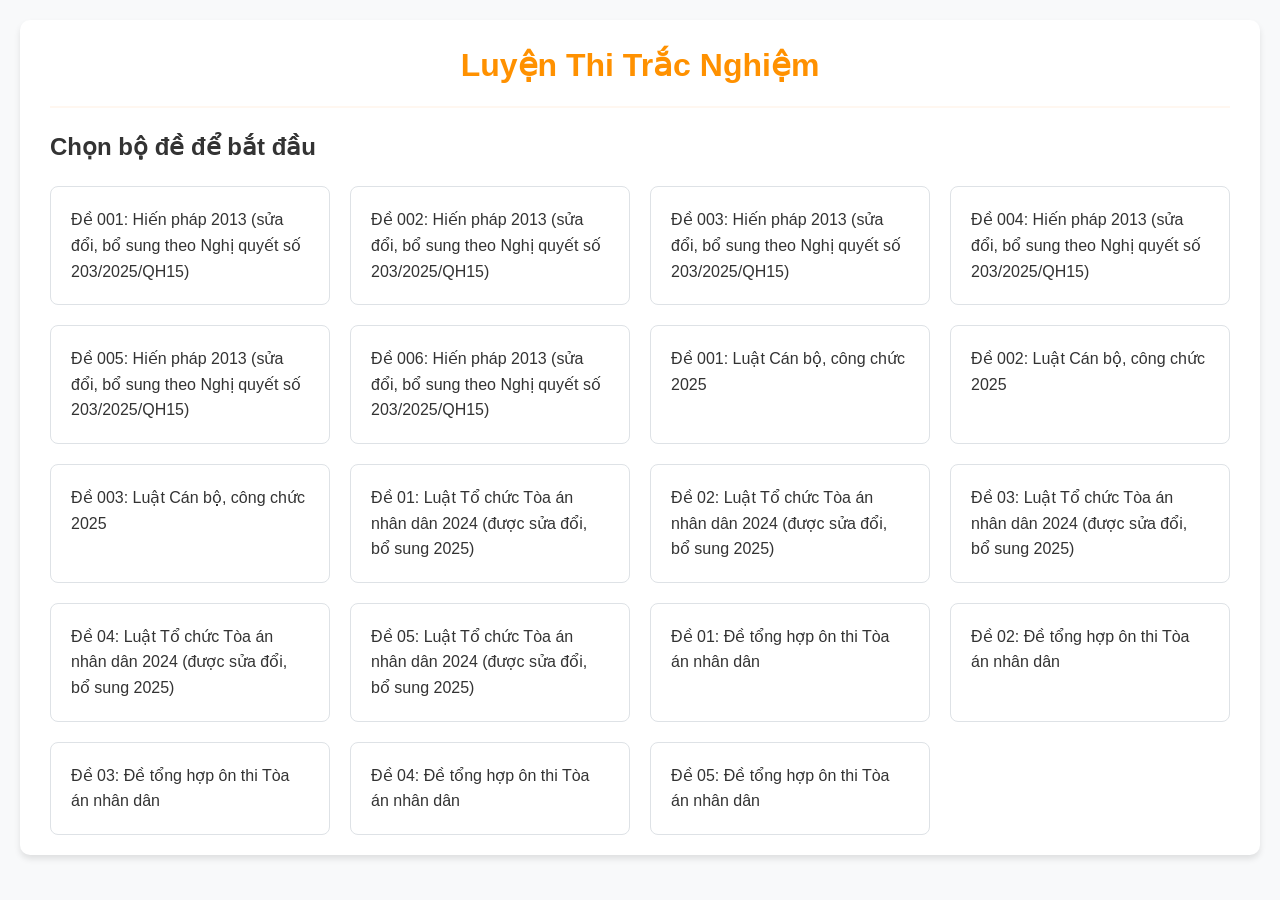
==== index.html @ f04ac3f6 "all" ====
<!DOCTYPE html>
<html lang="vi">
<head>
    <meta charset="UTF-8">
    <meta name="viewport" content="width=device-width, initial-scale=1.0">
    <title>Luyện Thi Trắc Nghiệm</title>
    <link rel="stylesheet" href="style.css">
</head>
<body>

    <div class="container">
        <header>
            <h1>Luyện Thi Trắc Nghiệm</h1>
            <!-- TIÊU ĐỀ BỘ ĐỀ SẼ NẰM Ở ĐÂY -->
            <h2 id="quiz-title" class="hidden"></h2> 
        </header>

        <main id="main-content">
            <!-- Màn hình chọn đề thi -->
            <div id="exam-selection-screen">
                <h2>Chọn bộ đề để bắt đầu</h2>
                <div id="exam-list">
                    <!-- Danh sách các đề thi sẽ được JS chèn vào đây -->
                </div>
            </div>

            <!-- Màn hình làm bài thi -->
            <div id="quiz-screen" class="hidden">
                <div class="quiz-layout">
                    <div class="navigation-panel">
                         <div class="question-map-container">
                            <h3>Bảng câu hỏi:</h3>
                            <div id="question-map"></div>
                        </div>
                        <div class="timer-container">
                            <span>Thời gian còn lại:</span>
                            <div id="timer">60:00</div>
                        </div>
                        <button id="submit-btn" class="submit-button">Nộp Bài</button>
                    </div>
                    <div class="quiz-body">
                        <div id="question-container">
                            <!-- Nội dung câu hỏi và đáp án sẽ được JS chèn vào đây -->
                        </div>
                        <div class="pagination">
                            <button id="prev-btn" disabled>Câu trước</button>
                            <span id="question-counter">Câu 1 / X</span>
                            <button id="next-btn">Câu tiếp</button>
                        </div>
                    </div>
                </div>
            </div>

            <!-- Màn hình kết quả -->
            <div id="result-screen" class="hidden">
                <h2>Kết quả bài thi</h2>
                <div id="score-summary"></div>
                <div id="result-details"></div>
                <button id="review-btn">Xem lại bài làm</button>
                <button id="restart-btn">Làm lại đề khác</button>
            </div>
        </main>
    </div>

    <script src="app.js"></script>
</body>
</html>
---- style.css ----
:root {
    --primary-color: #ff9100;
    --secondary-color: #fff7f0;
    --text-color: #333;
    --correct-color: #28a745;
    --incorrect-color: #dc3545;
    --light-gray: #f8f9fa;
    --border-color: #dee2e6;
}

body {
    font-family: -apple-system, BlinkMacSystemFont, 'Segoe UI', Roboto, Helvetica, Arial, sans-serif;
    line-height: 1.6;
    background-color: var(--light-gray);
    color: var(--text-color);
    margin: 0;
    padding: 20px;
}

.container {
    max-width: 1200px;
    min-height: 80vh; /* THAY ĐỔI MỚI: Đảm bảo container có chiều cao tối thiểu */
    margin: auto;
    background: #fff;
    padding: 20px 30px;
    border-radius: 10px;
    box-shadow: 0 4px 6px rgba(0,0,0,0.1);
}

header h1 {
    color: var(--primary-color);
    text-align: center;
    border-bottom: 2px solid var(--secondary-color);
    padding-bottom: 15px;
    margin-top: 0;
    margin-bottom: 10px; /* THAY ĐỔI MỚI */
}

/* THAY ĐỔI MỚI: Style cho tiêu đề bộ đề */
#quiz-title {
    text-align: center;
    color: var(--text-color);
    font-size: 1.5em;
    margin-bottom: 20px;
}


.hidden {
    display: none !important;
}

#exam-list {
    display: grid;
    grid-template-columns: repeat(auto-fill, minmax(280px, 1fr));
    gap: 20px;
    margin-top: 20px;
}

.exam-item {
    padding: 20px;
    border: 1px solid var(--border-color);
    border-radius: 8px;
    background-color: #fff;
    cursor: pointer;
    transition: transform 0.2s, box-shadow 0.2s;
    text-align: left;
    font-weight: 500;
}

.exam-item:hover {
    transform: translateY(-5px);
    box-shadow: 0 8px 16px rgba(0,0,0,0.1);
    border-color: var(--primary-color);
}

.quiz-layout {
    display: flex;
    flex-wrap: wrap;
    gap: 30px; /* THAY ĐỔI MỚI: Tăng khoảng cách */
}

.navigation-panel {
    flex: 1;
    min-width: 250px; /* THAY ĐỔI MỚI: Tăng chiều rộng tối thiểu */
    max-width: 300px;
    background-color: var(--light-gray);
    padding: 20px;
    border-radius: 8px;
    border: 1px solid var(--border-color);
    height: fit-content;
    order: 2;
}

.quiz-body {
    flex: 3;
    min-width: 300px;
    order: 1;
}

@media (min-width: 992px) {
    .navigation-panel { order: 2; }
    .quiz-body { order: 1; }
}

.question-map-container h3 {
    margin-top: 0;
    font-size: 1.1em;
    color: var(--primary-color);
}

#question-map {
    display: grid;
    grid-template-columns: repeat(auto-fill, minmax(40px, 1fr)); /* THAY ĐỔI MỚI */
    gap: 10px;
    max-height: 350px;
    overflow-y: auto;
    padding-right: 5px; /* THAY ĐỔI MỚI: Tránh thanh scroll che nút */
}

.question-map-btn {
    width: 40px;
    height: 40px;
    border: 1px solid #ccc;
    background: #fff;
    border-radius: 5px;
    cursor: pointer;
    transition: background-color 0.2s;
    font-weight: bold;
    color: var(--text-color);
    font-size: 1em;
    /* THAY ĐỔI MỚI: Thêm các dòng này để căn giữa */
    display: flex;
    align-items: center;
    justify-content: center;
    padding: 0; /* Xóa padding mặc định của button */
}

.question-map-btn:hover { background-color: #e9ecef; }
.question-map-btn.current {
    background-color: var(--primary-color);
    color: white;
    border-color: var(--primary-color);
}
.question-map-btn.answered {
    background-color: #d1ecf1;
    border-color: #0c5460;
    color: #0c5460;
}

/* THAY ĐỔI MỚI: Style cho đồng hồ */
.timer-container {
    margin-top: 20px;
    text-align: center;
    font-size: 1.1em;
}
#timer {
    font-size: 2em;
    font-weight: bold;
    color: var(--primary-color);
}

.submit-button {
    width: 100%;
    margin-top: 20px;
    padding: 12px;
    font-size: 1.1em;
    font-weight: bold;
}

/* THAY ĐỔI MỚI: Bỏ quiz-header vì đã đưa title ra ngoài */
.quiz-header { display: none; }

#question-container {
    min-height: 400px; /* THAY ĐỔI MỚI: Set chiều cao tối thiểu để khối không nhảy */
    border: 1px solid var(--border-color);
    padding: 20px;
    border-radius: 8px;
    background: #fff;
}

#question-container p {
    font-size: 1.15em; /* THAY ĐỔI MỚI */
    font-weight: 500;
    margin-top: 0; /* THAY ĐỔI MỚI */
    margin-bottom: 25px; /* THAY ĐỔI MỚI */
    line-height: 1.7; /* THAY ĐỔI MỚI */
}

.answer-options { list-style: none; padding: 0; }
.answer-option {
    margin-bottom: 12px; /* THAY ĐỔI MỚI */
    border: 1px solid var(--border-color);
    border-radius: 8px; /* THAY ĐỔI MỚI */
    cursor: pointer;
    transition: background-color 0.2s, border-color 0.2s;
    font-size: 1.05em; /* THAY ĐỔI MỚI */
}
.answer-option label {
    display: flex;
    align-items: flex-start;
    padding: 15px;
    cursor: pointer;
}
.answer-option input { margin-right: 15px; margin-top: 5px; }
.answer-option:hover { background: var(--secondary-color); }
.answer-option.selected {
    border-color: var(--primary-color);
    background: var(--secondary-color);
}
.answer-option.correct {
    border-color: var(--correct-color);
    background-color: #d4edda;
    font-weight: bold;
}
.answer-option.incorrect {
    border-color: var(--incorrect-color);
    background-color: #f8d7da;
}

.pagination {
    display: flex;
    justify-content: space-between;
    align-items: center;
    margin-top: 20px;
}

button {
    padding: 10px 20px;
    border: none;
    background: var(--primary-color);
    color: white;
    border-radius: 5px;
    cursor: pointer;
    font-weight: bold;
}
button:disabled { background: #ccc; cursor: not-allowed; }
#restart-btn { background-color: #6c757d; }

#score-summary {
    text-align: center;
    font-size: 1.2em;
    padding: 20px;
    background: var(--secondary-color);
    border-radius: 8px;
    margin-bottom: 20px;
}
#result-details .question-review {
    margin-bottom: 20px;
    padding-bottom: 20px;
    border-bottom: 1px solid #eee;
}
.explanation {
    margin-top: 15px;
    padding: 12px;
    background-color: #f0f0f0;
    border-left: 4px solid #6c757d;
    border-radius: 4px;
    font-size: 0.95em;
}
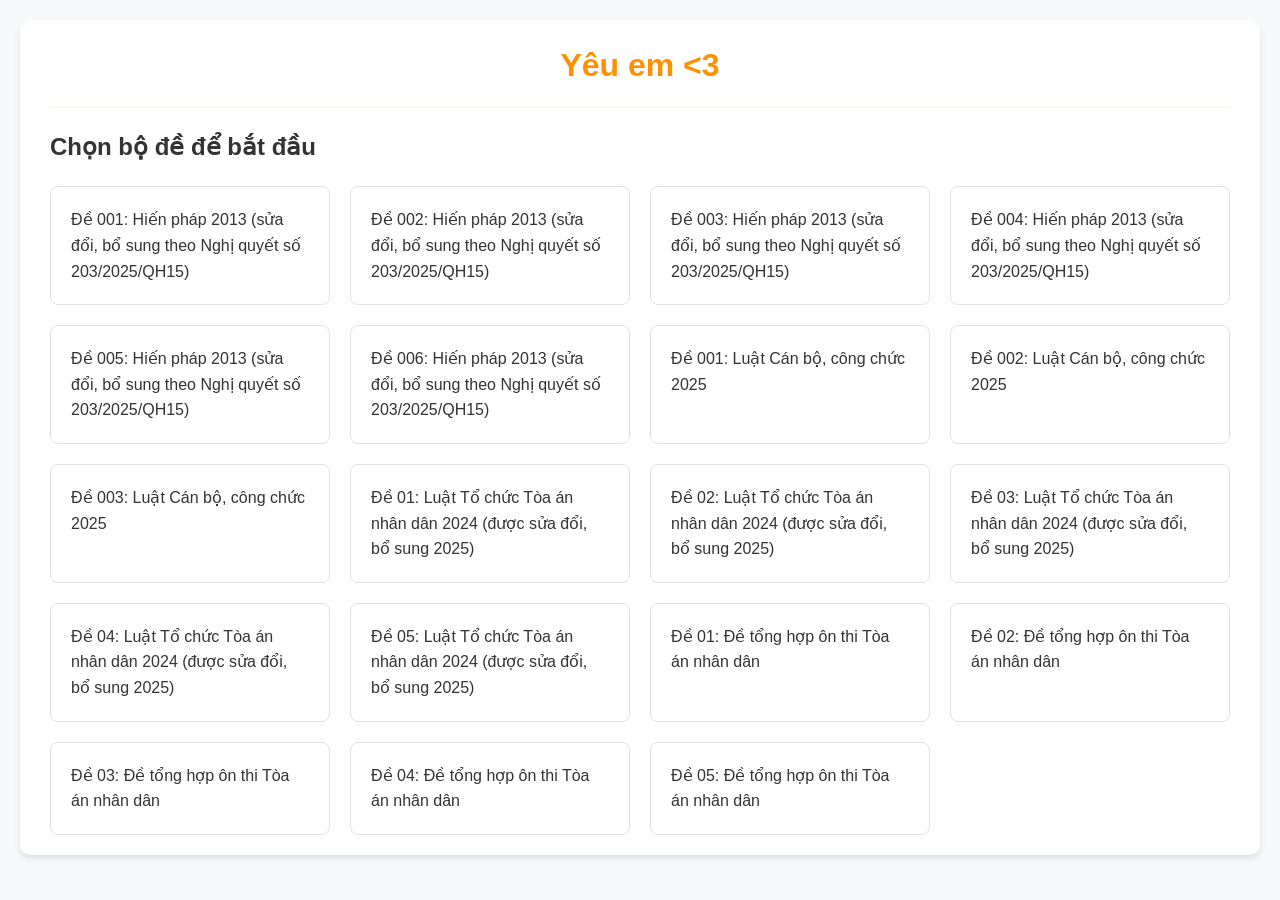
==== commit 35d4a23f: "hẹ hẹ" ====
--- a/index.html
+++ b/index.html
@@ -10,7 +10,7 @@
 
     <div class="container">
         <header>
-            <h1>Luyện Thi Trắc Nghiệm</h1>
+            <h1>Yêu em <3 </h1>
             <!-- TIÊU ĐỀ BỘ ĐỀ SẼ NẰM Ở ĐÂY -->
             <h2 id="quiz-title" class="hidden"></h2> 
         </header>
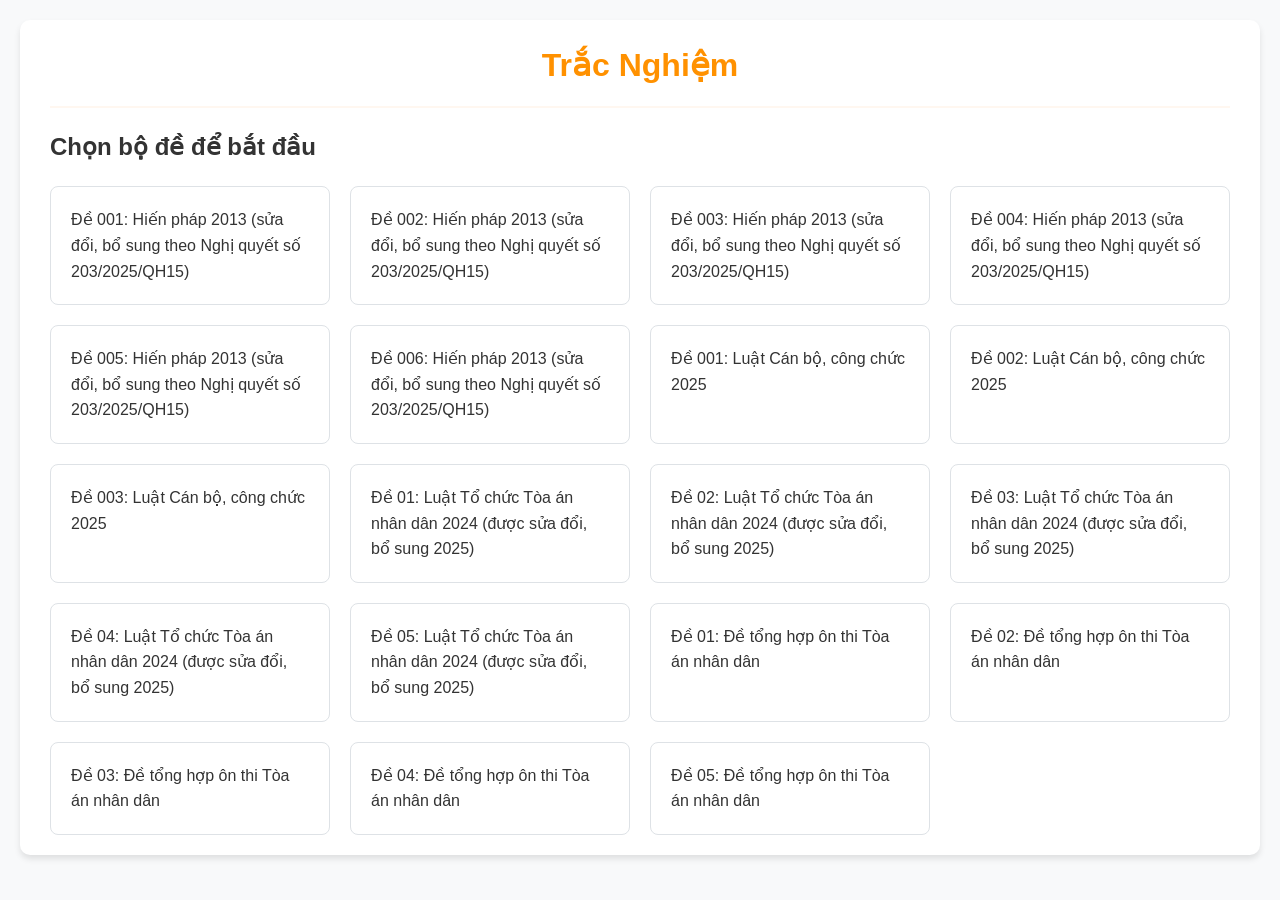
==== commit 6c687981: "test deploy 2" ====
--- a/index.html
+++ b/index.html
@@ -10,7 +10,7 @@
 
     <div class="container">
         <header>
-            <h1>Yêu em <3 </h1>
+            <h1>Trắc Nghiệm </h1>
             <!-- TIÊU ĐỀ BỘ ĐỀ SẼ NẰM Ở ĐÂY -->
             <h2 id="quiz-title" class="hidden"></h2> 
         </header>
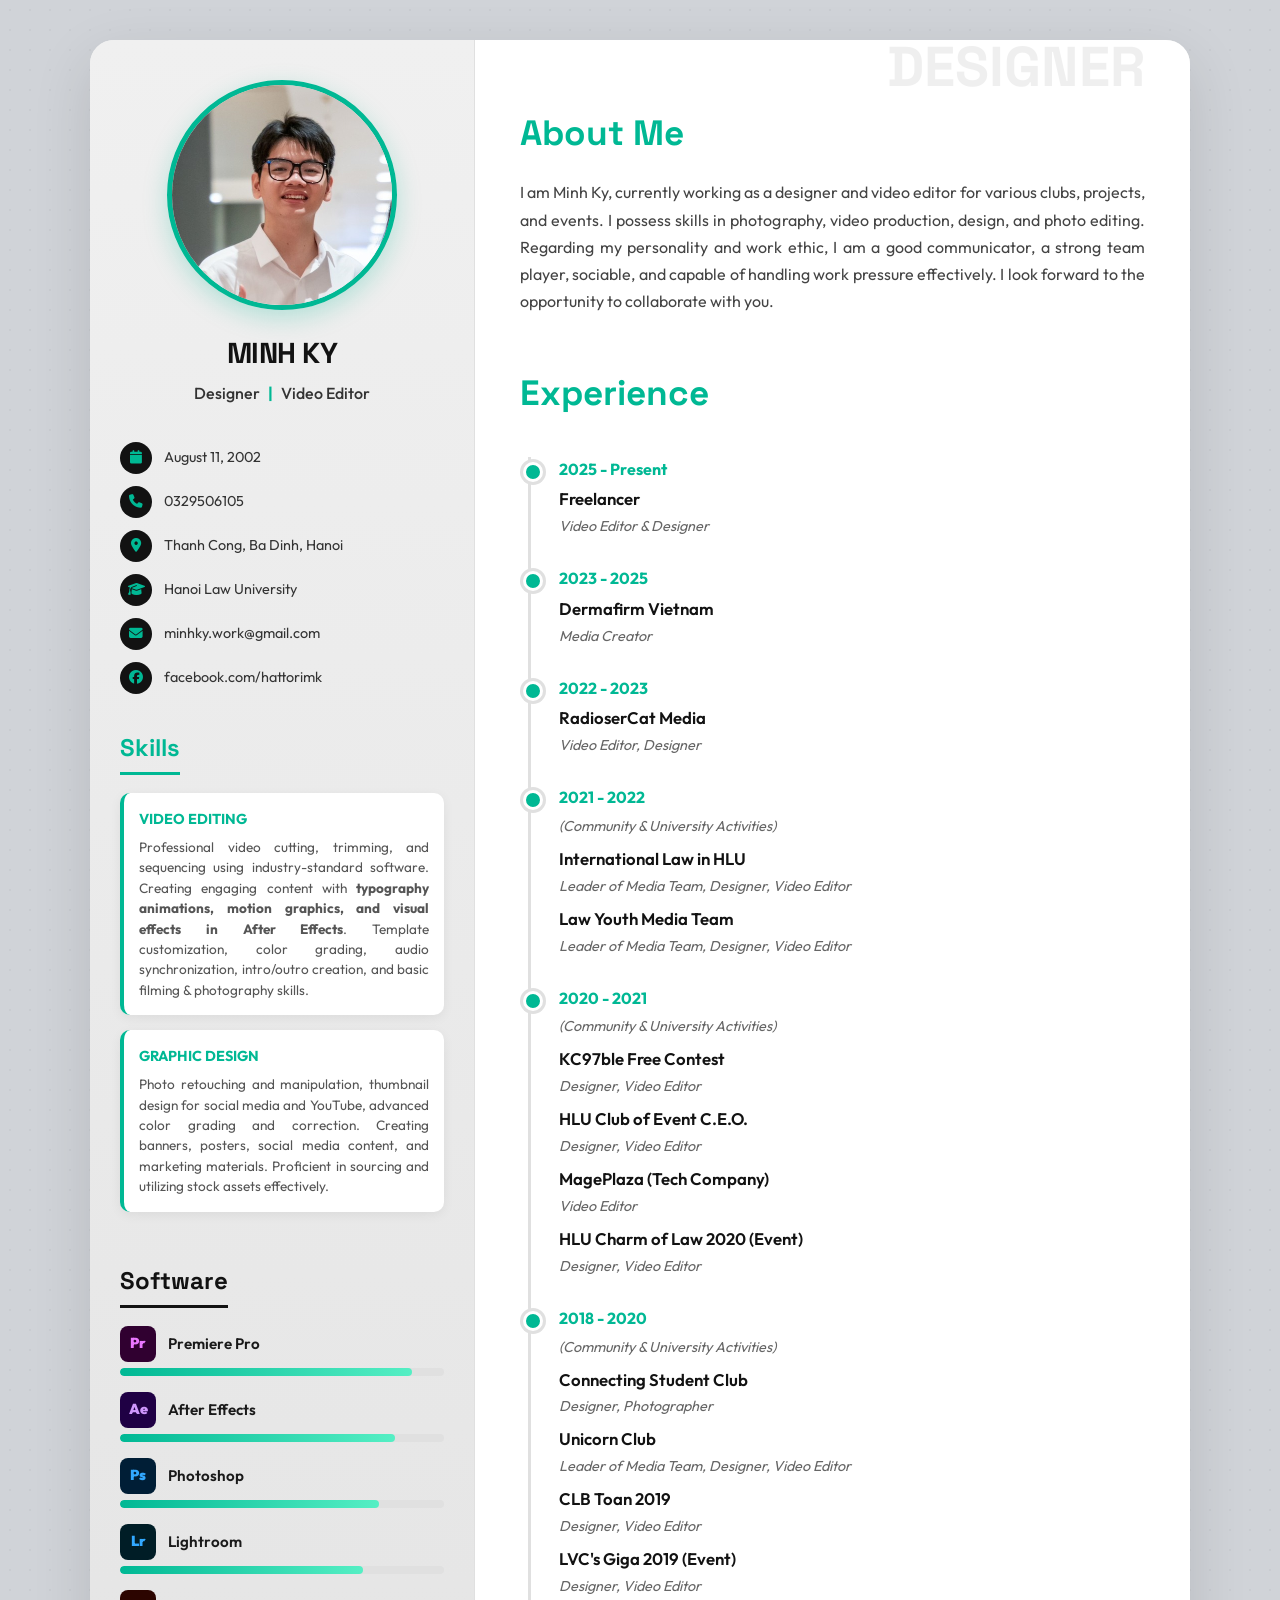
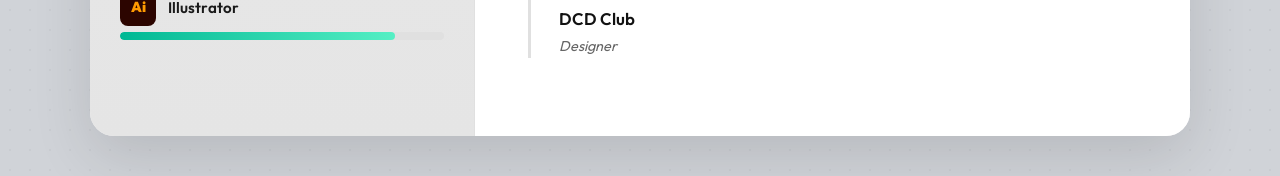
==== commit 250c4746: "đổi thành cái CV" ====
--- a/index.html
+++ b/index.html
@@ -1,67 +1,231 @@
 <!DOCTYPE html>
-<html lang="vi">
+<html lang="en">
+
 <head>
     <meta charset="UTF-8">
     <meta name="viewport" content="width=device-width, initial-scale=1.0">
-    <title>Luyện Thi Trắc Nghiệm</title>
+    <title>Minh Ky CV - Designer & Video Editor</title>
+    <!-- Fonts -->
+    <link rel="preconnect" href="https://fonts.googleapis.com">
+    <link rel="preconnect" href="https://fonts.gstatic.com" crossorigin>
+    <link
+        href="https://fonts.googleapis.com/css2?family=Outfit:wght@300;400;600;800&family=Space+Grotesk:wght@500;700&display=swap"
+        rel="stylesheet">
+    <!-- Icons -->
+    <link rel="stylesheet" href="https://cdnjs.cloudflare.com/ajax/libs/font-awesome/6.4.0/css/all.min.css">
+    <!-- Styles -->
     <link rel="stylesheet" href="style.css">
 </head>
+
 <body>
 
-    <div class="container">
-        <header>
-            <h1>Trắc Nghiệm </h1>
-            <!-- TIÊU ĐỀ BỘ ĐỀ SẼ NẰM Ở ĐÂY -->
-            <h2 id="quiz-title" class="hidden"></h2> 
-        </header>
-
-        <main id="main-content">
-            <!-- Màn hình chọn đề thi -->
-            <div id="exam-selection-screen">
-                <h2>Chọn bộ đề để bắt đầu</h2>
-                <div id="exam-list">
-                    <!-- Danh sách các đề thi sẽ được JS chèn vào đây -->
-                </div>
-            </div>
-
-            <!-- Màn hình làm bài thi -->
-            <div id="quiz-screen" class="hidden">
-                <div class="quiz-layout">
-                    <div class="navigation-panel">
-                         <div class="question-map-container">
-                            <h3>Bảng câu hỏi:</h3>
-                            <div id="question-map"></div>
-                        </div>
-                        <div class="timer-container">
-                            <span>Thời gian còn lại:</span>
-                            <div id="timer">60:00</div>
-                        </div>
-                        <button id="submit-btn" class="submit-button">Nộp Bài</button>
-                    </div>
-                    <div class="quiz-body">
-                        <div id="question-container">
-                            <!-- Nội dung câu hỏi và đáp án sẽ được JS chèn vào đây -->
-                        </div>
-                        <div class="pagination">
-                            <button id="prev-btn" disabled>Câu trước</button>
-                            <span id="question-counter">Câu 1 / X</span>
-                            <button id="next-btn">Câu tiếp</button>
-                        </div>
-                    </div>
-                </div>
-            </div>
-
-            <!-- Màn hình kết quả -->
-            <div id="result-screen" class="hidden">
-                <h2>Kết quả bài thi</h2>
-                <div id="score-summary"></div>
-                <div id="result-details"></div>
-                <button id="review-btn">Xem lại bài làm</button>
-                <button id="restart-btn">Làm lại đề khác</button>
-            </div>
+    <div class="cv-container">
+        <!-- Sidebar / Left Column -->
+        <aside class="sidebar">
+            <div class="profile-section">
+                <div class="profile-img-container">
+                    <!-- Placeholder image - User should replace this -->
+                    <img src="489565547_2711690389221575_2893446986486567053_n.png" alt="Minh Ky Profile"
+                        class="profile-img">
+                </div>
+                <h1 class="name">Minh Ky</h1>
+                <p class="tagline">Designer <span class="accent">|</span> Video Editor</p>
+            </div>
+
+            <div class="contact-section">
+                <div class="contact-item">
+                    <i class="fa-solid fa-calendar"></i>
+                    <span>August 11, 2002</span>
+                </div>
+                <div class="contact-item">
+                    <i class="fa-solid fa-phone"></i>
+                    <a href="tel:0329506105">0329506105</a>
+                </div>
+                <div class="contact-item">
+                    <i class="fa-solid fa-location-dot"></i>
+                    <span>Thanh Cong, Ba Dinh, Hanoi</span>
+                </div>
+                <div class="contact-item">
+                    <i class="fa-solid fa-graduation-cap"></i>
+                    <span>Hanoi Law University</span>
+                </div>
+                <div class="contact-item">
+                    <i class="fa-solid fa-envelope"></i>
+                    <a href="mailto:minhky.work@gmail.com">minhky.work@gmail.com</a>
+                </div>
+                <div class="contact-item">
+                    <i class="fa-brands fa-facebook"></i>
+                    <a href="https://facebook.com/hattorimk" target="_blank">facebook.com/hattorimk</a>
+                </div>
+            </div>
+
+            <div class="skills-section">
+                <h2>Skills</h2>
+                <div class="skill-category">
+                    <h3>Video Editing</h3>
+                    <p>Professional video cutting, trimming, and sequencing using industry-standard software. Creating
+                        engaging content with <strong>typography animations, motion graphics, and visual effects in
+                            After Effects</strong>. Template customization, color grading, audio synchronization,
+                        intro/outro creation, and basic filming & photography skills.</p>
+                </div>
+                <div class="skill-category">
+                    <h3>Graphic Design</h3>
+                    <p>Photo retouching and manipulation, thumbnail design for social media and YouTube, advanced color
+                        grading and correction. Creating banners, posters, social media content, and marketing
+                        materials. Proficient in sourcing and utilizing stock assets effectively.</p>
+                </div>
+            </div>
+
+            <div class="software-section">
+                <h2>Software</h2>
+                <div class="software-grid">
+                    <div class="software-item">
+                        <div class="sw-header">
+                            <span class="sw-icon sw-pr">Pr</span>
+                            <span class="sw-name-text">Premiere Pro</span>
+                        </div>
+                        <div class="progress-bar-bg">
+                            <div class="progress-fill" style="width: 90%;"></div>
+                        </div>
+                    </div>
+
+                    <div class="software-item">
+                        <div class="sw-header">
+                            <span class="sw-icon sw-ae">Ae</span>
+                            <span class="sw-name-text">After Effects</span>
+                        </div>
+                        <div class="progress-bar-bg">
+                            <div class="progress-fill" style="width: 85%;"></div>
+                        </div>
+                    </div>
+
+                    <div class="software-item">
+                        <div class="sw-header">
+                            <span class="sw-icon sw-ps">Ps</span>
+                            <span class="sw-name-text">Photoshop</span>
+                        </div>
+                        <div class="progress-bar-bg">
+                            <div class="progress-fill" style="width: 80%;"></div>
+                        </div>
+                    </div>
+
+                    <div class="software-item">
+                        <div class="sw-header">
+                            <span class="sw-icon sw-lr">Lr</span>
+                            <span class="sw-name-text">Lightroom</span>
+                        </div>
+                        <div class="progress-bar-bg">
+                            <div class="progress-fill" style="width: 75%;"></div>
+                        </div>
+                    </div>
+
+                    <div class="software-item">
+                        <div class="sw-header">
+                            <span class="sw-icon sw-ai">Ai</span>
+                            <span class="sw-name-text">Illustrator</span>
+                        </div>
+                        <div class="progress-bar-bg">
+                            <div class="progress-fill" style="width: 85%;"></div>
+                        </div>
+                    </div>
+                </div>
+            </div>
+        </aside>
+
+        <!-- Main Content / Right Column -->
+        <main class="main-content">
+            <section class="about-section">
+                <h1 class="main-title">DESIGNER <br><span class="highlight">VIDEO EDITOR</span></h1>
+                <div class="about-box">
+                    <h2>About Me</h2>
+                    <p>
+                        I am Minh Ky, currently working as a designer and video editor for various clubs, projects, and
+                        events.
+                        I possess skills in photography, video production, design, and photo editing.
+                        Regarding my personality and work ethic, I am a good communicator, a strong team player,
+                        sociable,
+                        and capable of handling work pressure effectively. I look forward to the opportunity to
+                        collaborate with you.
+                    </p>
+                </div>
+            </section>
+
+            <section class="experience-section">
+                <h2 class="section-header">Experience</h2>
+
+                <div class="timeline">
+                    <!-- Newest first -->
+                    <div class="timeline-item">
+                        <div class="timeline-date">2025 - Present</div>
+                        <div class="timeline-content">
+                            <h3>Freelancer</h3>
+                            <p>Video Editor & Designer</p>
+                        </div>
+                    </div>
+
+                    <div class="timeline-item">
+                        <div class="timeline-date">2023 - 2025</div>
+                        <div class="timeline-content">
+                            <h3>Dermafirm Vietnam</h3>
+                            <p>Media Creator</p>
+                        </div>
+                    </div>
+
+                    <div class="timeline-item">
+                        <div class="timeline-date">2022 - 2023</div>
+                        <div class="timeline-content">
+                            <h3>RadioserCat Media</h3>
+                            <p>Video Editor, Designer</p>
+                        </div>
+                    </div>
+
+                    <div class="timeline-item">
+                        <div class="timeline-date">2021 - 2022</div>
+                        <div class="timeline-content">
+                            <p class="activity-note"><em>(Community & University Activities)</em></p>
+                            <h3>International Law in HLU</h3>
+                            <p>Leader of Media Team, Designer, Video Editor</p>
+                            <h3>Law Youth Media Team</h3>
+                            <p>Leader of Media Team, Designer, Video Editor</p>
+                        </div>
+                    </div>
+
+                    <div class="timeline-item">
+                        <div class="timeline-date">2020 - 2021</div>
+                        <div class="timeline-content">
+                            <p class="activity-note"><em>(Community & University Activities)</em></p>
+                            <h3>KC97ble Free Contest</h3>
+                            <p>Designer, Video Editor</p>
+                            <h3>HLU Club of Event C.E.O.</h3>
+                            <p>Designer, Video Editor</p>
+                            <h3>MagePlaza (Tech Company)</h3>
+                            <p>Video Editor</p>
+                            <h3>HLU Charm of Law 2020 (Event)</h3>
+                            <p>Designer, Video Editor</p>
+                        </div>
+                    </div>
+
+                    <div class="timeline-item">
+                        <div class="timeline-date">2018 - 2020</div>
+                        <div class="timeline-content">
+                            <p class="activity-note"><em>(Community & University Activities)</em></p>
+                            <h3>Connecting Student Club</h3>
+                            <p>Designer, Photographer</p>
+                            <h3>Unicorn Club</h3>
+                            <p>Leader of Media Team, Designer, Video Editor</p>
+                            <h3>CLB Toan 2019</h3>
+                            <p>Designer, Video Editor</p>
+                            <h3>LVC's Giga 2019 (Event)</h3>
+                            <p>Designer, Video Editor</p>
+                            <h3>DCD Club</h3>
+                            <p>Designer</p>
+                        </div>
+                    </div>
+                </div>
+            </section>
         </main>
     </div>
 
-    <script src="app.js"></script>
 </body>
+
 </html>
--- a/style.css
+++ b/style.css
@@ -1,259 +1,398 @@
 :root {
-    --primary-color: #ff9100;
-    --secondary-color: #fff7f0;
-    --text-color: #333;
-    --correct-color: #28a745;
-    --incorrect-color: #dc3545;
-    --light-gray: #f8f9fa;
-    --border-color: #dee2e6;
+    --primary: #00b894;
+    --dark: #121212;
+    --dark-secondary: #1a1a1a;
+    --light: #F5F5F5;
+    --text-white: #FFFFFF;
+    --text-grey: #a0a0a0;
+    --text-dark: #333333;
+    --border-radius: 12px;
+}
+
+* {
+    margin: 0;
+    padding: 0;
+    box-sizing: border-box;
 }
 
 body {
-    font-family: -apple-system, BlinkMacSystemFont, 'Segoe UI', Roboto, Helvetica, Arial, sans-serif;
+    font-family: 'Outfit', sans-serif;
+    background-color: #d0d3d8;
+    background-image:
+        radial-gradient(circle, rgba(0, 0, 0, 0.03) 1px, transparent 1px);
+    background-size: 20px 20px;
+    color: var(--text-dark);
     line-height: 1.6;
-    background-color: var(--light-gray);
-    color: var(--text-color);
-    margin: 0;
-    padding: 20px;
-}
-
-.container {
-    max-width: 1200px;
-    min-height: 80vh; /* THAY ĐỔI MỚI: Đảm bảo container có chiều cao tối thiểu */
-    margin: auto;
-    background: #fff;
-    padding: 20px 30px;
-    border-radius: 10px;
-    box-shadow: 0 4px 6px rgba(0,0,0,0.1);
-}
-
-header h1 {
-    color: var(--primary-color);
+    min-height: 100vh;
+    padding: 40px 20px;
+}
+
+.cv-container {
+    max-width: 1100px;
+    margin: 0 auto;
+    background: #f5f5f5;
+    display: flex;
+    box-shadow: 0 20px 60px rgba(0, 0, 0, 0.12);
+    min-height: 1200px;
+    border-radius: 24px;
+    overflow: hidden;
+}
+
+/* ===================== SIDEBAR ===================== */
+.sidebar {
+    width: 35%;
+    background: linear-gradient(180deg, #f0f0f0 0%, #e5e5e5 100%);
+    padding: 40px 30px;
+    display: flex;
+    flex-direction: column;
+    gap: 35px;
+    border-right: 1px solid #e0e0e0;
+}
+
+.profile-section {
     text-align: center;
-    border-bottom: 2px solid var(--secondary-color);
-    padding-bottom: 15px;
-    margin-top: 0;
-    margin-bottom: 10px; /* THAY ĐỔI MỚI */
-}
-
-/* THAY ĐỔI MỚI: Style cho tiêu đề bộ đề */
-#quiz-title {
-    text-align: center;
-    color: var(--text-color);
-    font-size: 1.5em;
-    margin-bottom: 20px;
-}
-
-
-.hidden {
-    display: none !important;
-}
-
-#exam-list {
-    display: grid;
-    grid-template-columns: repeat(auto-fill, minmax(280px, 1fr));
-    gap: 20px;
-    margin-top: 20px;
-}
-
-.exam-item {
-    padding: 20px;
-    border: 1px solid var(--border-color);
-    border-radius: 8px;
-    background-color: #fff;
-    cursor: pointer;
-    transition: transform 0.2s, box-shadow 0.2s;
-    text-align: left;
+}
+
+.profile-img-container {
+    width: 230px;
+    height: 230px;
+    margin: 0 auto 20px;
+    border-radius: 50%;
+    overflow: hidden;
+    border: 5px solid var(--primary);
+    box-shadow: 0 8px 25px rgba(0, 184, 148, 0.25);
+}
+
+.profile-img {
+    width: 100%;
+    height: 100%;
+    object-fit: cover;
+}
+
+.name {
+    font-family: 'Space Grotesk', sans-serif;
+    font-size: 1.8rem;
+    font-weight: 700;
+    color: var(--dark);
+    margin-bottom: 5px;
+    text-transform: uppercase;
+    letter-spacing: -0.5px;
+}
+
+.tagline {
+    font-size: 1rem;
+    color: var(--text-dark);
     font-weight: 500;
 }
 
-.exam-item:hover {
-    transform: translateY(-5px);
-    box-shadow: 0 8px 16px rgba(0,0,0,0.1);
-    border-color: var(--primary-color);
-}
-
-.quiz-layout {
-    display: flex;
-    flex-wrap: wrap;
-    gap: 30px; /* THAY ĐỔI MỚI: Tăng khoảng cách */
-}
-
-.navigation-panel {
-    flex: 1;
-    min-width: 250px; /* THAY ĐỔI MỚI: Tăng chiều rộng tối thiểu */
-    max-width: 300px;
-    background-color: var(--light-gray);
-    padding: 20px;
-    border-radius: 8px;
-    border: 1px solid var(--border-color);
-    height: fit-content;
-    order: 2;
-}
-
-.quiz-body {
-    flex: 3;
-    min-width: 300px;
-    order: 1;
-}
-
-@media (min-width: 992px) {
-    .navigation-panel { order: 2; }
-    .quiz-body { order: 1; }
-}
-
-.question-map-container h3 {
-    margin-top: 0;
-    font-size: 1.1em;
-    color: var(--primary-color);
-}
-
-#question-map {
-    display: grid;
-    grid-template-columns: repeat(auto-fill, minmax(40px, 1fr)); /* THAY ĐỔI MỚI */
-    gap: 10px;
-    max-height: 350px;
-    overflow-y: auto;
-    padding-right: 5px; /* THAY ĐỔI MỚI: Tránh thanh scroll che nút */
-}
-
-.question-map-btn {
-    width: 40px;
-    height: 40px;
-    border: 1px solid #ccc;
-    background: #fff;
-    border-radius: 5px;
-    cursor: pointer;
-    transition: background-color 0.2s;
+.accent {
+    color: var(--primary);
     font-weight: bold;
-    color: var(--text-color);
-    font-size: 1em;
-    /* THAY ĐỔI MỚI: Thêm các dòng này để căn giữa */
+    margin: 0 5px;
+}
+
+/* ===================== CONTACT ===================== */
+.contact-section {
+    display: flex;
+    flex-direction: column;
+    gap: 12px;
+}
+
+.contact-item {
+    display: flex;
+    align-items: center;
+    gap: 12px;
+    font-size: 0.9rem;
+}
+
+.contact-item i {
+    width: 32px;
+    height: 32px;
+    background: var(--dark);
+    color: var(--primary);
+    border-radius: 50%;
     display: flex;
     align-items: center;
     justify-content: center;
-    padding: 0; /* Xóa padding mặc định của button */
-}
-
-.question-map-btn:hover { background-color: #e9ecef; }
-.question-map-btn.current {
-    background-color: var(--primary-color);
-    color: white;
-    border-color: var(--primary-color);
-}
-.question-map-btn.answered {
-    background-color: #d1ecf1;
-    border-color: #0c5460;
-    color: #0c5460;
-}
-
-/* THAY ĐỔI MỚI: Style cho đồng hồ */
-.timer-container {
-    margin-top: 20px;
-    text-align: center;
-    font-size: 1.1em;
-}
-#timer {
-    font-size: 2em;
-    font-weight: bold;
-    color: var(--primary-color);
-}
-
-.submit-button {
+    font-size: 0.85rem;
+    flex-shrink: 0;
+}
+
+.contact-item a {
+    text-decoration: none;
+    color: var(--text-dark);
+    transition: color 0.3s;
+}
+
+.contact-item a:hover {
+    color: var(--primary);
+    text-decoration: underline;
+}
+
+/* ===================== SKILLS ===================== */
+.skills-section h2,
+.software-section h2 {
+    font-family: 'Space Grotesk', sans-serif;
+    font-size: 1.5rem;
+    color: var(--primary);
+    margin-bottom: 18px;
+    border-bottom: 3px solid var(--primary);
+    display: inline-block;
+    padding-bottom: 5px;
+}
+
+.software-section h2 {
+    color: var(--dark);
+    border-bottom-color: var(--dark);
+}
+
+.skill-category {
+    margin-bottom: 15px;
+    background: white;
+    padding: 15px;
+    border-radius: 10px;
+    box-shadow: 0 3px 12px rgba(0, 0, 0, 0.06);
+    border-left: 4px solid var(--primary);
+}
+
+.skill-category h3 {
+    color: var(--primary);
+    margin-bottom: 6px;
+    font-weight: 700;
+    text-transform: uppercase;
+    font-size: 0.9rem;
+}
+
+.skill-category p {
+    font-size: 0.85rem;
+    color: #555;
+    line-height: 1.5;
+    text-align: justify;
+}
+
+/* ===================== SOFTWARE ===================== */
+.software-grid {
+    display: flex;
+    flex-direction: column;
+    gap: 16px;
+}
+
+.software-item {
+    display: flex;
+    flex-direction: column;
+    gap: 6px;
+}
+
+.sw-header {
+    display: flex;
+    align-items: center;
+    gap: 12px;
+}
+
+.sw-icon {
+    width: 36px;
+    height: 36px;
+    border-radius: 8px;
+    display: flex;
+    align-items: center;
+    justify-content: center;
+    font-weight: 900;
+    font-size: 0.9rem;
+    flex-shrink: 0;
+    /* Default */
+    background: var(--dark);
+    color: var(--primary);
+}
+
+/* Adobe Brand Colors */
+.sw-pr {
+    background-color: #300030;
+    color: #EA77FF;
+}
+
+.sw-ae {
+    background-color: #1F0044;
+    color: #CF96FD;
+}
+
+.sw-ps {
+    background-color: #001E36;
+    color: #31A8FF;
+}
+
+.sw-lr {
+    background-color: #001D26;
+    color: #31A8FF;
+}
+
+.sw-ai {
+    background-color: #2C0500;
+    color: #FF9A00;
+}
+
+.sw-name-text {
+    font-weight: 600;
+    font-size: 0.95rem;
+    color: var(--dark-secondary);
+}
+
+.progress-bar-bg {
     width: 100%;
-    margin-top: 20px;
-    padding: 12px;
-    font-size: 1.1em;
-    font-weight: bold;
-}
-
-/* THAY ĐỔI MỚI: Bỏ quiz-header vì đã đưa title ra ngoài */
-.quiz-header { display: none; }
-
-#question-container {
-    min-height: 400px; /* THAY ĐỔI MỚI: Set chiều cao tối thiểu để khối không nhảy */
-    border: 1px solid var(--border-color);
-    padding: 20px;
-    border-radius: 8px;
-    background: #fff;
-}
-
-#question-container p {
-    font-size: 1.15em; /* THAY ĐỔI MỚI */
-    font-weight: 500;
-    margin-top: 0; /* THAY ĐỔI MỚI */
-    margin-bottom: 25px; /* THAY ĐỔI MỚI */
-    line-height: 1.7; /* THAY ĐỔI MỚI */
-}
-
-.answer-options { list-style: none; padding: 0; }
-.answer-option {
-    margin-bottom: 12px; /* THAY ĐỔI MỚI */
-    border: 1px solid var(--border-color);
-    border-radius: 8px; /* THAY ĐỔI MỚI */
-    cursor: pointer;
-    transition: background-color 0.2s, border-color 0.2s;
-    font-size: 1.05em; /* THAY ĐỔI MỚI */
-}
-.answer-option label {
-    display: flex;
-    align-items: flex-start;
-    padding: 15px;
-    cursor: pointer;
-}
-.answer-option input { margin-right: 15px; margin-top: 5px; }
-.answer-option:hover { background: var(--secondary-color); }
-.answer-option.selected {
-    border-color: var(--primary-color);
-    background: var(--secondary-color);
-}
-.answer-option.correct {
-    border-color: var(--correct-color);
-    background-color: #d4edda;
-    font-weight: bold;
-}
-.answer-option.incorrect {
-    border-color: var(--incorrect-color);
-    background-color: #f8d7da;
-}
-
-.pagination {
-    display: flex;
-    justify-content: space-between;
-    align-items: center;
-    margin-top: 20px;
-}
-
-button {
-    padding: 10px 20px;
-    border: none;
-    background: var(--primary-color);
-    color: white;
-    border-radius: 5px;
-    cursor: pointer;
-    font-weight: bold;
-}
-button:disabled { background: #ccc; cursor: not-allowed; }
-#restart-btn { background-color: #6c757d; }
-
-#score-summary {
-    text-align: center;
-    font-size: 1.2em;
-    padding: 20px;
-    background: var(--secondary-color);
-    border-radius: 8px;
-    margin-bottom: 20px;
-}
-#result-details .question-review {
-    margin-bottom: 20px;
-    padding-bottom: 20px;
-    border-bottom: 1px solid #eee;
-}
-.explanation {
-    margin-top: 15px;
-    padding: 12px;
-    background-color: #f0f0f0;
-    border-left: 4px solid #6c757d;
+    height: 8px;
+    background-color: #e0e0e0;
     border-radius: 4px;
-    font-size: 0.95em;
+    overflow: hidden;
+}
+
+.progress-fill {
+    height: 100%;
+    background: linear-gradient(90deg, var(--primary), #55efc4);
+    border-radius: 4px;
+    transition: width 0.5s ease;
+}
+
+/* ===================== MAIN CONTENT ===================== */
+.main-content {
+    flex: 1;
+    padding: 50px 45px;
+    background: white;
+}
+
+.about-section {
+    margin-bottom: 50px;
+    position: relative;
+}
+
+.main-title {
+    font-family: 'Space Grotesk', sans-serif;
+    font-size: 3.5rem;
+    line-height: 0.95;
+    color: #e0e0e0;
+    text-transform: uppercase;
+    position: absolute;
+    top: -50px;
+    right: 0;
+    z-index: 0;
+    opacity: 0.5;
+    text-align: right;
+    pointer-events: none;
+}
+
+.main-title .highlight {
+    color: var(--primary);
+    opacity: 0.6;
+}
+
+.about-box {
+    background: white;
+    position: relative;
+    z-index: 1;
+    padding-top: 15px;
+}
+
+.about-box h2 {
+    font-family: 'Space Grotesk', sans-serif;
+    font-size: 2.2rem;
+    color: var(--primary);
+    margin-bottom: 18px;
+}
+
+.about-box p {
+    font-size: 1rem;
+    color: #444;
+    text-align: justify;
+    line-height: 1.7;
+}
+
+/* ===================== EXPERIENCE ===================== */
+.section-header {
+    font-family: 'Space Grotesk', sans-serif;
+    font-size: 2.2rem;
+    color: var(--primary);
+    margin-bottom: 35px;
+}
+
+.timeline {
+    border-left: 3px solid #e0e0e0;
+    padding-left: 28px;
+    margin-left: 8px;
+}
+
+.timeline-item {
+    margin-bottom: 28px;
+    position: relative;
+}
+
+.timeline-item::before {
+    content: '';
+    width: 14px;
+    height: 14px;
+    background: var(--primary);
+    border: 3px solid white;
+    border-radius: 50%;
+    position: absolute;
+    left: -36px;
+    top: 5px;
+    box-shadow: 0 0 0 3px #e0e0e0;
+}
+
+.timeline-date {
+    font-weight: 700;
+    color: var(--primary);
+    margin-bottom: 4px;
+    font-size: 1rem;
+}
+
+.activity-note {
+    font-size: 0.8rem;
+    color: #888;
+    margin-bottom: 6px;
+    display: block;
+}
+
+.timeline-content h3 {
+    font-size: 1.05rem;
+    color: var(--dark);
+    margin-bottom: 2px;
+    font-weight: 600;
+}
+
+.timeline-content p {
+    color: #666;
+    font-style: italic;
+    font-size: 0.9rem;
+    margin-bottom: 8px;
+}
+
+/* ===================== RESPONSIVE ===================== */
+@media (max-width: 900px) {
+    .cv-container {
+        flex-direction: column;
+        margin: 0;
+        min-height: auto;
+        border-radius: 0;
+    }
+
+    .sidebar {
+        width: 100%;
+        border-right: none;
+        border-bottom: 1px solid #eee;
+    }
+
+    .main-content {
+        padding: 30px 25px;
+    }
+
+    .main-title {
+        font-size: 2.5rem;
+        position: static;
+        text-align: center;
+        margin-bottom: 15px;
+        opacity: 1;
+        color: #e0e0e0;
+    }
+
+    .main-title .highlight {
+        color: var(--primary);
+    }
 }
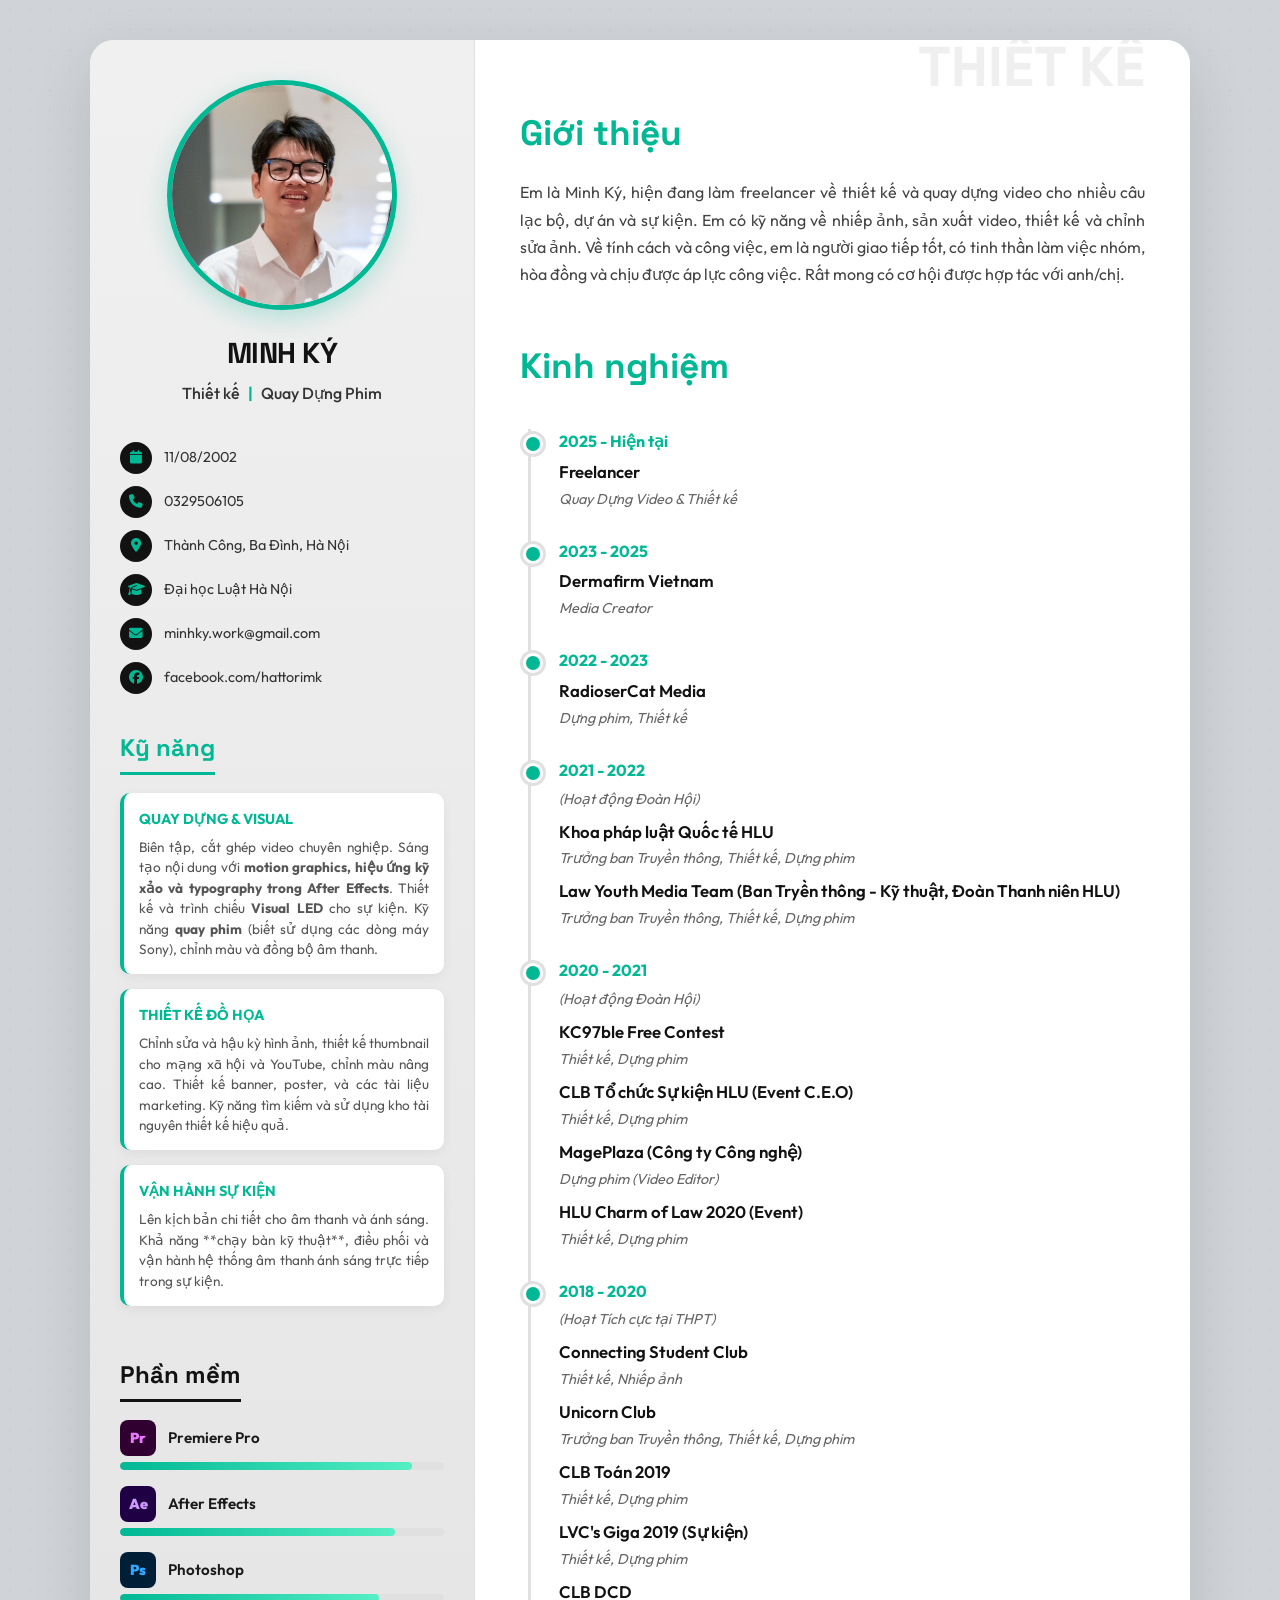
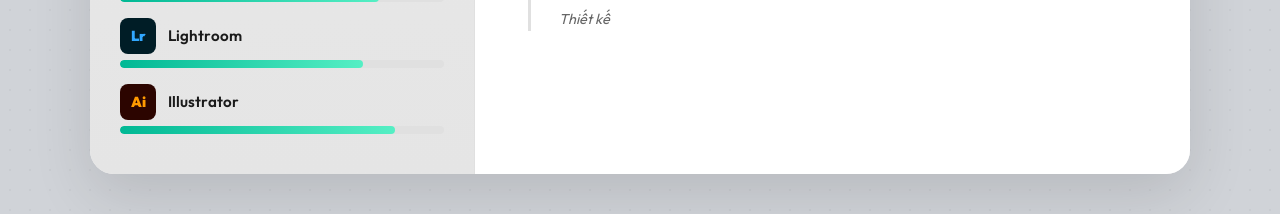
==== commit 3c3796d7: "chuyển ra ngoài" ====
--- a/index.html
+++ b/index.html
@@ -1,10 +1,10 @@
 <!DOCTYPE html>
-<html lang="en">
+<html lang="vi">
 
 <head>
     <meta charset="UTF-8">
     <meta name="viewport" content="width=device-width, initial-scale=1.0">
-    <title>Minh Ky CV - Designer & Video Editor</title>
+    <title>Minh Ký CV - Thiết kế & Quay Dựng Video</title>
     <!-- Fonts -->
     <link rel="preconnect" href="https://fonts.googleapis.com">
     <link rel="preconnect" href="https://fonts.gstatic.com" crossorigin>
@@ -28,14 +28,14 @@
                     <img src="489565547_2711690389221575_2893446986486567053_n.png" alt="Minh Ky Profile"
                         class="profile-img">
                 </div>
-                <h1 class="name">Minh Ky</h1>
-                <p class="tagline">Designer <span class="accent">|</span> Video Editor</p>
+                <h1 class="name">Minh Ký</h1>
+                <p class="tagline">Thiết kế <span class="accent">|</span> Quay Dựng Phim</p>
             </div>
 
             <div class="contact-section">
                 <div class="contact-item">
                     <i class="fa-solid fa-calendar"></i>
-                    <span>August 11, 2002</span>
+                    <span>11/08/2002</span>
                 </div>
                 <div class="contact-item">
                     <i class="fa-solid fa-phone"></i>
@@ -43,11 +43,11 @@
                 </div>
                 <div class="contact-item">
                     <i class="fa-solid fa-location-dot"></i>
-                    <span>Thanh Cong, Ba Dinh, Hanoi</span>
+                    <span>Thành Công, Ba Đình, Hà Nội</span>
                 </div>
                 <div class="contact-item">
                     <i class="fa-solid fa-graduation-cap"></i>
-                    <span>Hanoi Law University</span>
+                    <span>Đại học Luật Hà Nội</span>
                 </div>
                 <div class="contact-item">
                     <i class="fa-solid fa-envelope"></i>
@@ -60,24 +60,32 @@
             </div>
 
             <div class="skills-section">
-                <h2>Skills</h2>
+                <h2>Kỹ năng</h2>
                 <div class="skill-category">
-                    <h3>Video Editing</h3>
-                    <p>Professional video cutting, trimming, and sequencing using industry-standard software. Creating
-                        engaging content with <strong>typography animations, motion graphics, and visual effects in
-                            After Effects</strong>. Template customization, color grading, audio synchronization,
-                        intro/outro creation, and basic filming & photography skills.</p>
+                    <h3>Quay Dựng & Visual</h3>
+                    <p>Biên tập, cắt ghép video chuyên nghiệp. Sáng tạo nội dung với <strong>motion graphics,
+                            hiệu ứng kỹ xảo và typography trong After Effects</strong>. Thiết kế và trình chiếu
+                        <strong>Visual LED</strong> cho sự kiện. Kỹ năng <strong>quay phim</strong> (biết sử dụng các
+                        dòng máy Sony),
+                        chỉnh màu và đồng bộ âm thanh.
+                    </p>
                 </div>
                 <div class="skill-category">
-                    <h3>Graphic Design</h3>
-                    <p>Photo retouching and manipulation, thumbnail design for social media and YouTube, advanced color
-                        grading and correction. Creating banners, posters, social media content, and marketing
-                        materials. Proficient in sourcing and utilizing stock assets effectively.</p>
+                    <h3>Thiết kế Đồ họa</h3>
+                    <p>Chỉnh sửa và hậu kỳ hình ảnh, thiết kế thumbnail cho mạng xã hội và YouTube, chỉnh màu nâng cao.
+                        Thiết kế banner, poster, và các tài liệu marketing. Kỹ năng tìm kiếm và sử dụng kho tài nguyên
+                        thiết kế hiệu quả.</p>
+                </div>
+                <div class="skill-category">
+                    <h3>Vận hành Sự kiện</h3>
+                    <p>Lên kịch bản chi tiết cho âm thanh và ánh sáng. Khả năng **chạy bàn kỹ thuật**, điều phối và vận
+                        hành
+                        hệ thống âm thanh ánh sáng trực tiếp trong sự kiện.</p>
                 </div>
             </div>
 
             <div class="software-section">
-                <h2>Software</h2>
+                <h2>Phần mềm</h2>
                 <div class="software-grid">
                     <div class="software-item">
                         <div class="sw-header">
@@ -135,31 +143,30 @@
         <!-- Main Content / Right Column -->
         <main class="main-content">
             <section class="about-section">
-                <h1 class="main-title">DESIGNER <br><span class="highlight">VIDEO EDITOR</span></h1>
+                <h1 class="main-title">THIẾT KẾ <br><span class="highlight">QUAY DỰNG VIDEO</span></h1>
                 <div class="about-box">
-                    <h2>About Me</h2>
+                    <h2>Giới thiệu</h2>
                     <p>
-                        I am Minh Ky, currently working as a designer and video editor for various clubs, projects, and
-                        events.
-                        I possess skills in photography, video production, design, and photo editing.
-                        Regarding my personality and work ethic, I am a good communicator, a strong team player,
-                        sociable,
-                        and capable of handling work pressure effectively. I look forward to the opportunity to
-                        collaborate with you.
+                        Em là Minh Ký, hiện đang làm freelancer về thiết kế và quay dựng video cho nhiều câu lạc bộ, dự
+                        án và
+                        sự kiện.
+                        Em có kỹ năng về nhiếp ảnh, sản xuất video, thiết kế và chỉnh sửa ảnh.
+                        Về tính cách và công việc, em là người giao tiếp tốt, có tinh thần làm việc nhóm,
+                        hòa đồng và chịu được áp lực công việc. Rất mong có cơ hội được hợp tác với anh/chị.
                     </p>
                 </div>
             </section>
 
             <section class="experience-section">
-                <h2 class="section-header">Experience</h2>
+                <h2 class="section-header">Kinh nghiệm</h2>
 
                 <div class="timeline">
                     <!-- Newest first -->
                     <div class="timeline-item">
-                        <div class="timeline-date">2025 - Present</div>
+                        <div class="timeline-date">2025 - Hiện tại</div>
                         <div class="timeline-content">
                             <h3>Freelancer</h3>
-                            <p>Video Editor & Designer</p>
+                            <p>Quay Dựng Video & Thiết kế</p>
                         </div>
                     </div>
 
@@ -175,50 +182,50 @@
                         <div class="timeline-date">2022 - 2023</div>
                         <div class="timeline-content">
                             <h3>RadioserCat Media</h3>
-                            <p>Video Editor, Designer</p>
+                            <p>Dựng phim, Thiết kế</p>
                         </div>
                     </div>
 
                     <div class="timeline-item">
                         <div class="timeline-date">2021 - 2022</div>
                         <div class="timeline-content">
-                            <p class="activity-note"><em>(Community & University Activities)</em></p>
-                            <h3>International Law in HLU</h3>
-                            <p>Leader of Media Team, Designer, Video Editor</p>
-                            <h3>Law Youth Media Team</h3>
-                            <p>Leader of Media Team, Designer, Video Editor</p>
+                            <p class="activity-note"><em>(Hoạt động Đoàn Hội)</em></p>
+                            <h3>Khoa pháp luật Quốc tế HLU</h3>
+                            <p>Trưởng ban Truyền thông, Thiết kế, Dựng phim</p>
+                            <h3>Law Youth Media Team (Ban Tryền thông - Kỹ thuật, Đoàn Thanh niên HLU)</h3>
+                            <p>Trưởng ban Truyền thông, Thiết kế, Dựng phim</p>
                         </div>
                     </div>
 
                     <div class="timeline-item">
                         <div class="timeline-date">2020 - 2021</div>
                         <div class="timeline-content">
-                            <p class="activity-note"><em>(Community & University Activities)</em></p>
+                            <p class="activity-note"><em>(Hoạt động Đoàn Hội)</em></p>
                             <h3>KC97ble Free Contest</h3>
-                            <p>Designer, Video Editor</p>
-                            <h3>HLU Club of Event C.E.O.</h3>
-                            <p>Designer, Video Editor</p>
-                            <h3>MagePlaza (Tech Company)</h3>
-                            <p>Video Editor</p>
+                            <p>Thiết kế, Dựng phim</p>
+                            <h3>CLB Tổ chức Sự kiện HLU (Event C.E.O)</h3>
+                            <p>Thiết kế, Dựng phim</p>
+                            <h3>MagePlaza (Công ty Công nghệ)</h3>
+                            <p>Dựng phim (Video Editor)</p>
                             <h3>HLU Charm of Law 2020 (Event)</h3>
-                            <p>Designer, Video Editor</p>
+                            <p>Thiết kế, Dựng phim</p>
                         </div>
                     </div>
 
                     <div class="timeline-item">
                         <div class="timeline-date">2018 - 2020</div>
                         <div class="timeline-content">
-                            <p class="activity-note"><em>(Community & University Activities)</em></p>
+                            <p class="activity-note"><em>(Hoạt Tích cực tại THPT)</em></p>
                             <h3>Connecting Student Club</h3>
-                            <p>Designer, Photographer</p>
+                            <p>Thiết kế, Nhiếp ảnh</p>
                             <h3>Unicorn Club</h3>
-                            <p>Leader of Media Team, Designer, Video Editor</p>
-                            <h3>CLB Toan 2019</h3>
-                            <p>Designer, Video Editor</p>
-                            <h3>LVC's Giga 2019 (Event)</h3>
-                            <p>Designer, Video Editor</p>
-                            <h3>DCD Club</h3>
-                            <p>Designer</p>
+                            <p>Trưởng ban Truyền thông, Thiết kế, Dựng phim</p>
+                            <h3>CLB Toán 2019</h3>
+                            <p>Thiết kế, Dựng phim</p>
+                            <h3>LVC's Giga 2019 (Sự kiện)</h3>
+                            <p>Thiết kế, Dựng phim</p>
+                            <h3>CLB DCD</h3>
+                            <p>Thiết kế</p>
                         </div>
                     </div>
                 </div>
